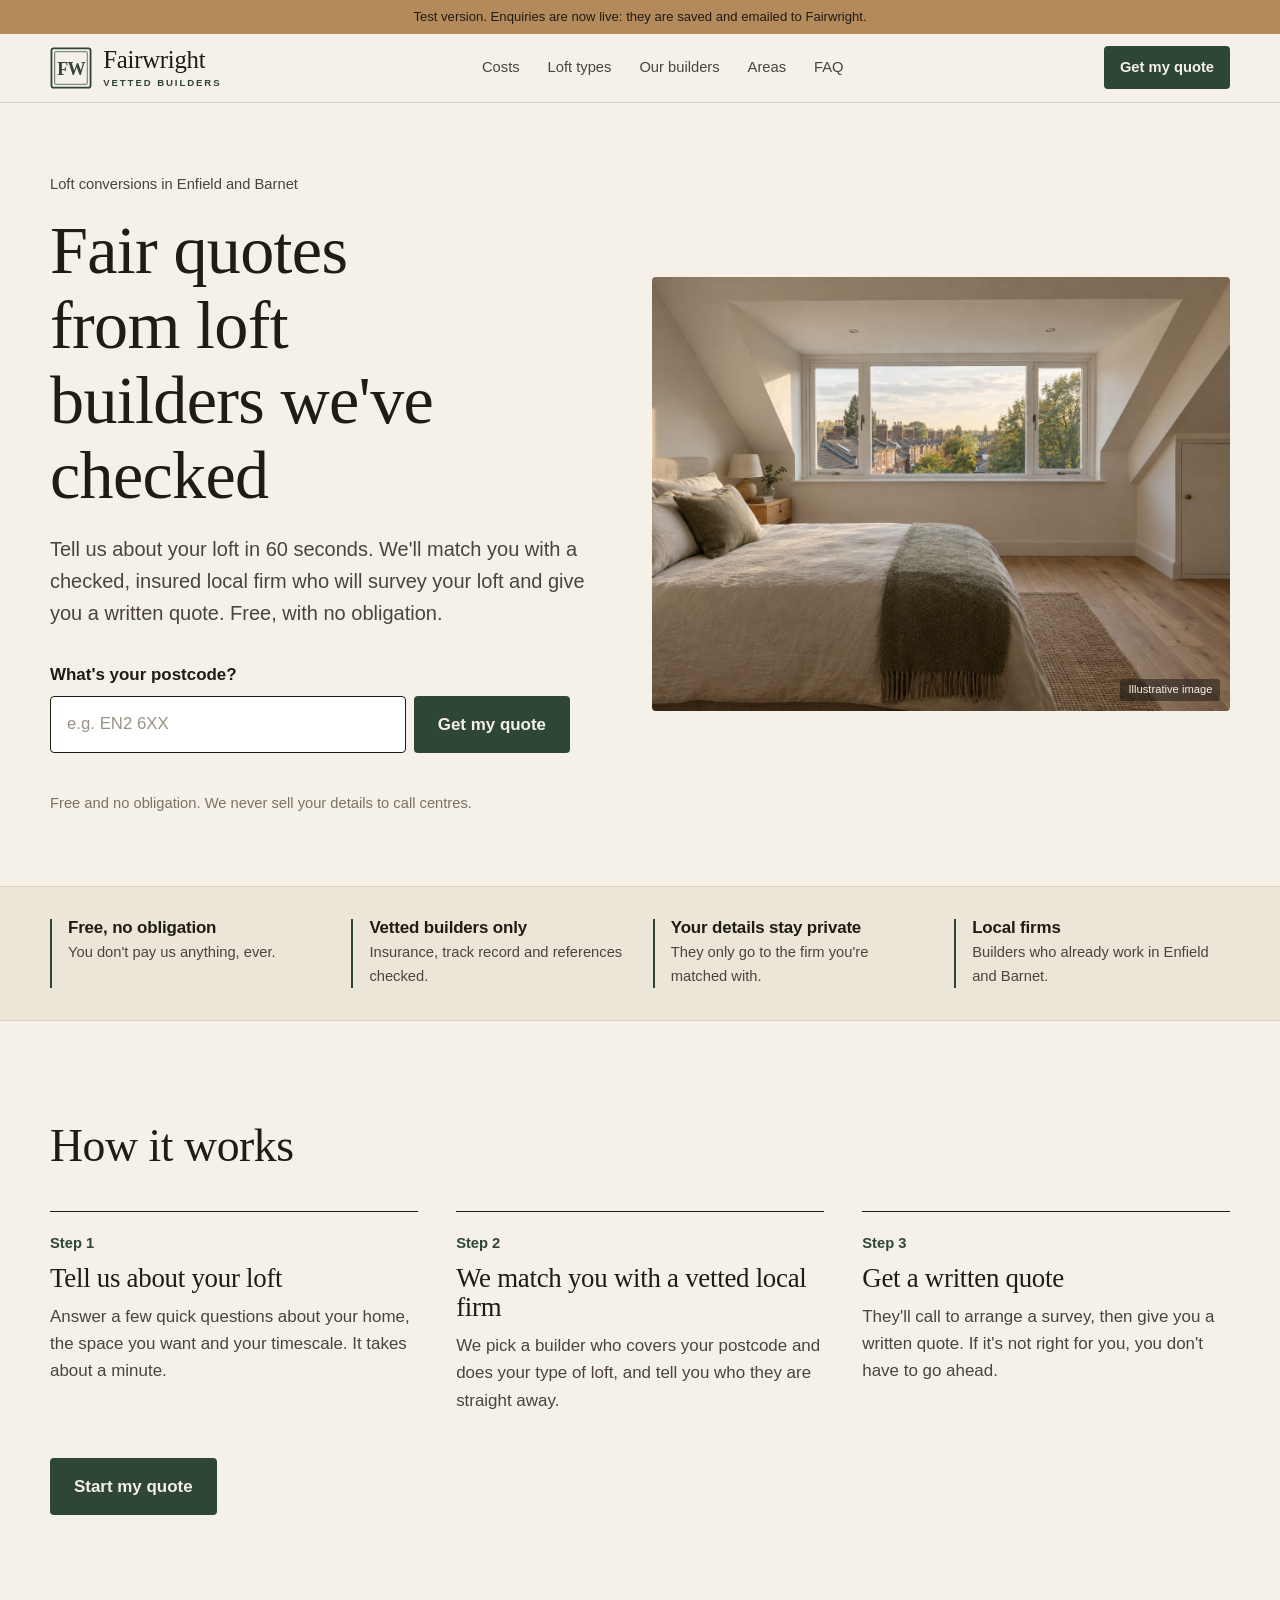
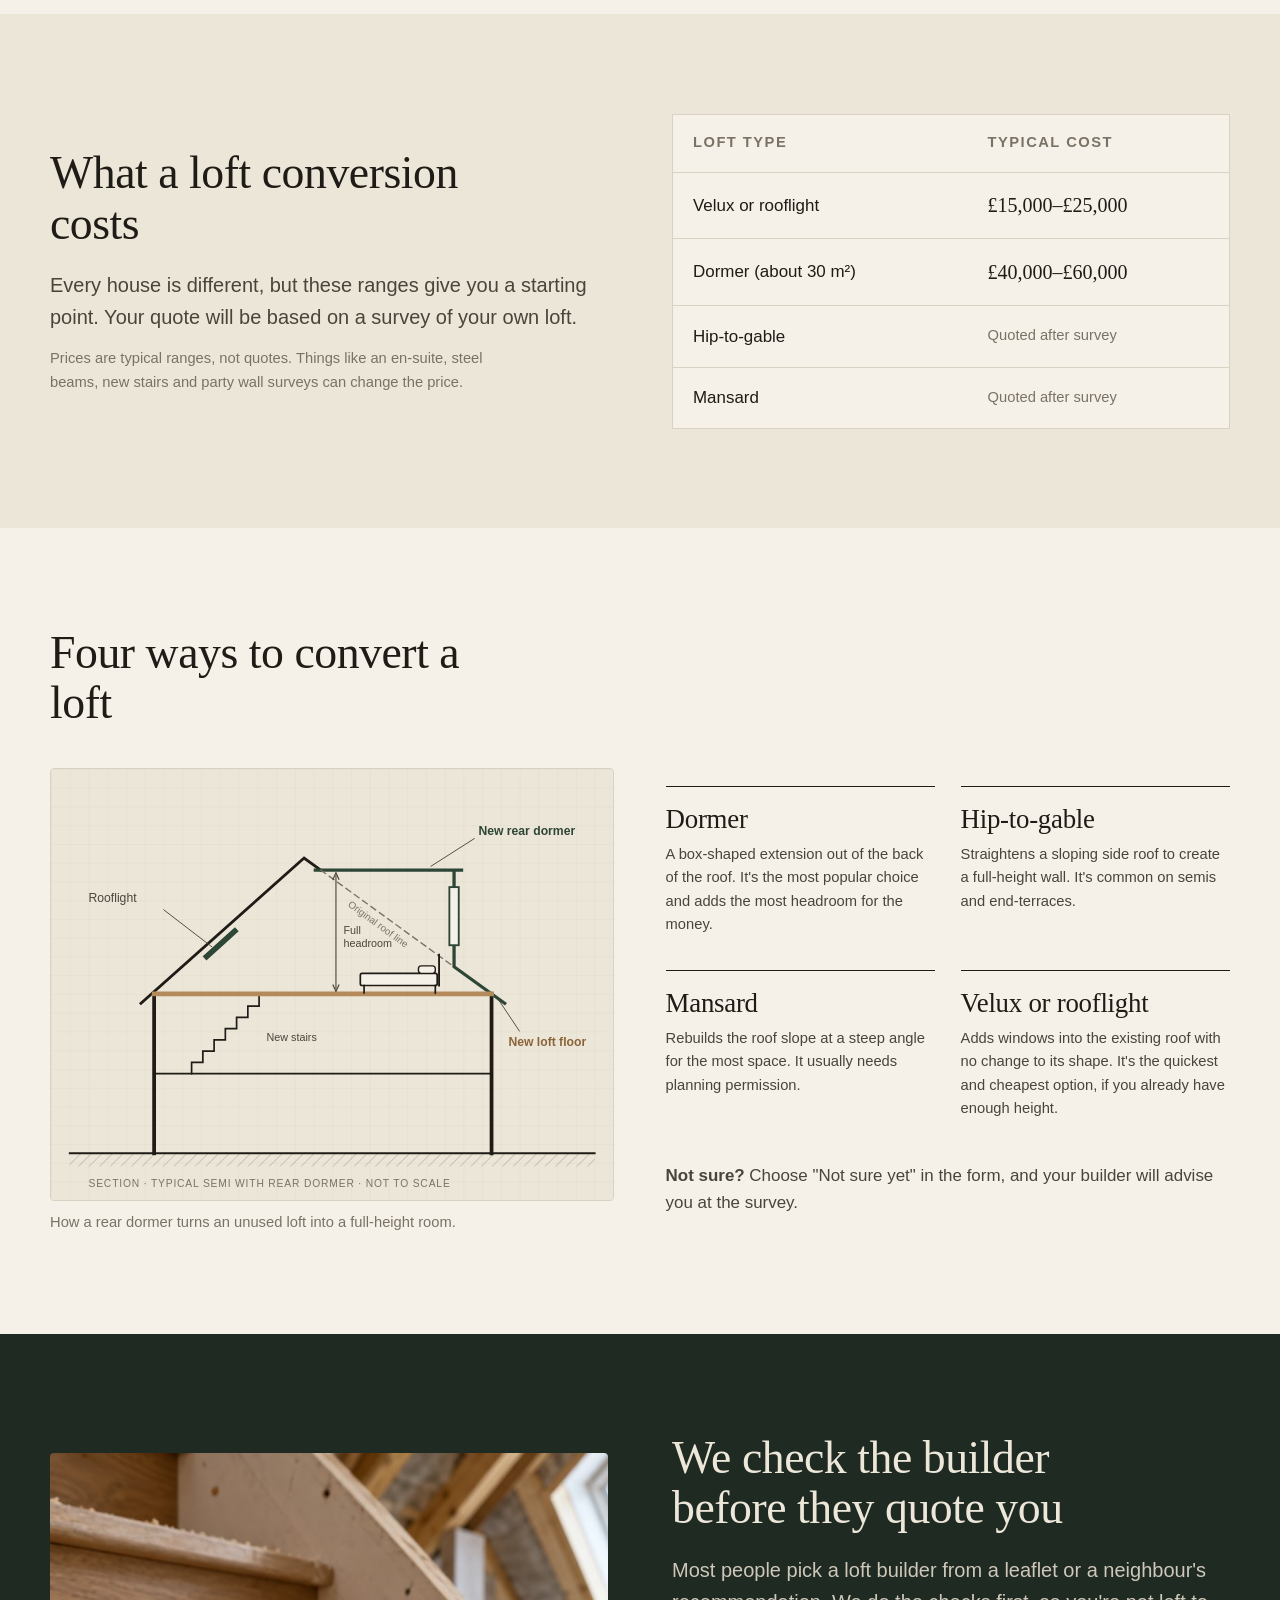
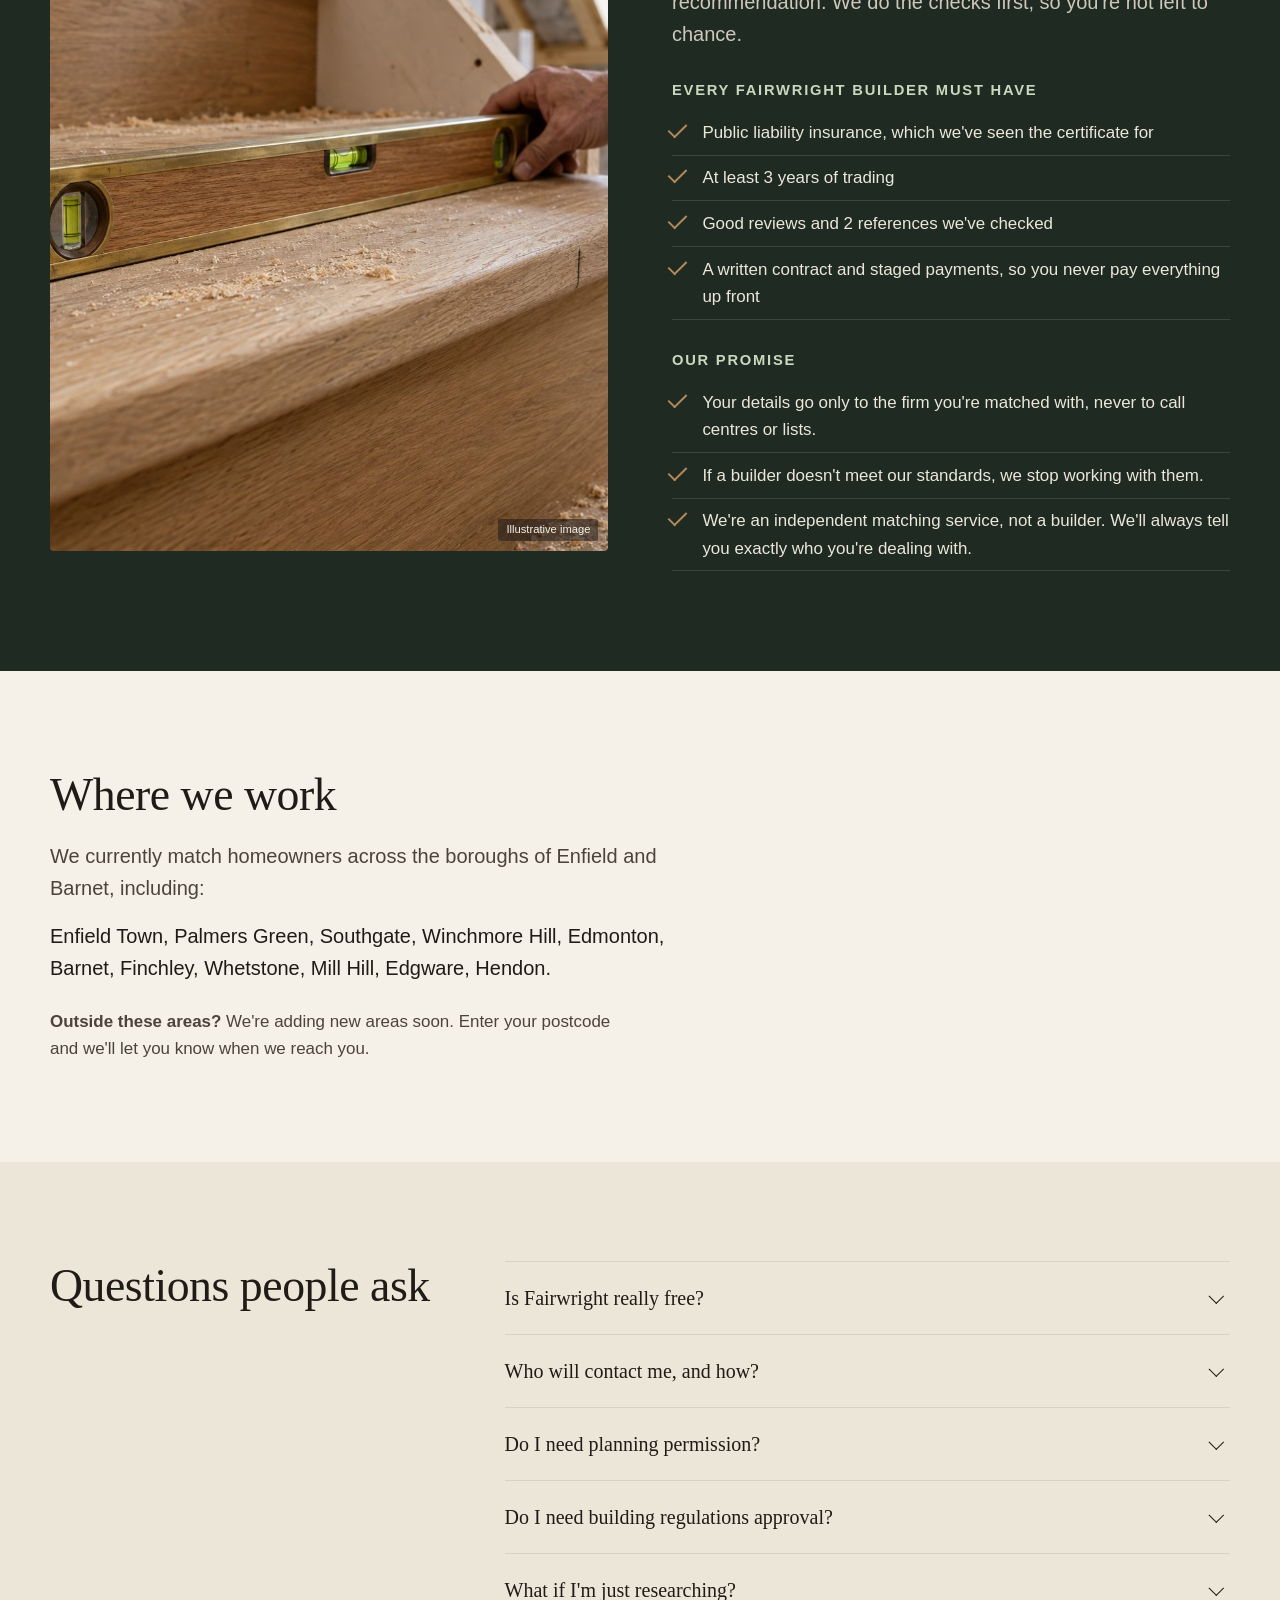
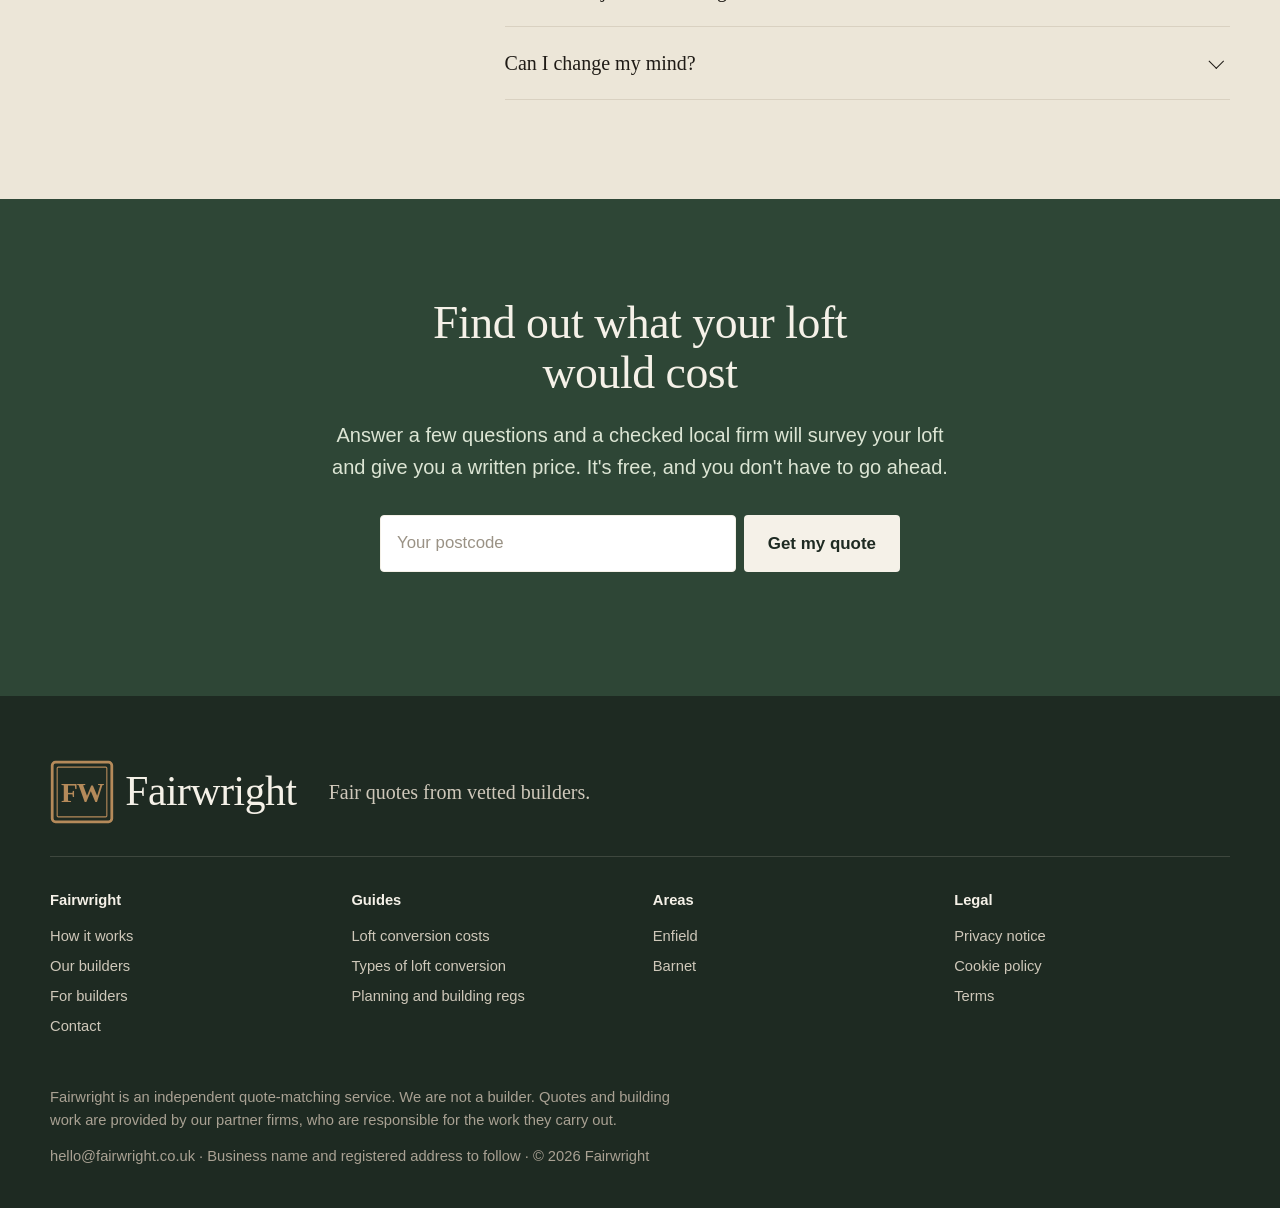
==== index.html @ 084b6226 "Fairwright site" ====
<!doctype html>
<html lang="en-GB">
<head>
<meta charset="utf-8">
<meta name="viewport" content="width=device-width, initial-scale=1">
<title>Loft Conversion Quotes in Enfield &amp; Barnet | Fairwright</title>
<meta name="description" content="Get a free, no-obligation loft conversion quote from a vetted local builder in Enfield or Barnet. Tell us about your loft in 60 seconds.">
<link rel="preconnect" href="https://api.fontshare.com">
<link href="https://api.fontshare.com/v2/css?f[]=gambetta@400,500,600&display=swap" rel="stylesheet">
<link href="https://api.fontshare.com/v2/css?f[]=switzer@400,500,600&display=swap" rel="stylesheet">
<link rel="icon" href="data:image/svg+xml,%3Csvg xmlns='http://www.w3.org/2000/svg' viewBox='0 0 64 64'%3E%3Crect width='64' height='64' rx='12' fill='%232E4636'/%3E%3Crect x='7' y='7' width='50' height='50' rx='3' fill='none' stroke='%23B58A5A' stroke-width='3'/%3E%3Ctext x='32' y='42' font-family='Georgia,serif' font-weight='700' font-size='24' fill='%23F5F1E8' text-anchor='middle' letter-spacing='-1'%3EFW%3C/text%3E%3C/svg%3E">
<link rel="stylesheet" href="styles.css">
</head>
<body>

<div class="preview-bar" role="note">Test version. Enquiries are now live: they are saved and emailed to Fairwright.</div>

<header class="site-header">
  <div class="wrap header-inner">
    <a href="#top" class="logo" aria-label="Fairwright home"><svg class="stamp" viewBox="0 0 58 58" aria-hidden="true" focusable="false"><rect x="2" y="2" width="54" height="54" rx="3" fill="none" stroke="currentColor" stroke-width="2.5"/><rect x="6.5" y="6.5" width="45" height="45" rx="1" fill="none" stroke="currentColor" stroke-width="1"/><text x="29" y="38" text-anchor="middle" font-family="Gambetta, Georgia, serif" font-weight="600" font-size="25" letter-spacing="-1" fill="currentColor">FW</text></svg><span class="lock-text"><span class="lock-name">Fairwright</span><span class="lock-tag">Vetted builders</span></span></a>
    <nav class="nav" aria-label="Main">
      <a href="#costs">Costs</a>
      <a href="#types">Loft types</a>
      <a href="#why">Our builders</a>
      <a href="#areas">Areas</a>
      <a href="#faq">FAQ</a>
    </nav>
    <button class="btn btn-small" data-open-form>Get my quote</button>
  </div>
</header>

<main id="top">

  <!-- HERO -->
  <section class="hero">
    <div class="wrap hero-grid">
      <div class="hero-copy">
        <p class="hero-kicker">Loft conversions in Enfield and Barnet</p>
        <h1>Fair quotes from loft builders we've checked</h1>
        <p class="lede">Tell us about your loft in 60 seconds. We'll match you with a checked, insured local firm who will survey your loft and give you a written quote. Free, with no obligation.</p>
        <form class="postcode-form" data-postcode-start novalidate>
          <label for="pc-hero">What's your postcode?</label>
          <div class="pc-row">
            <input id="pc-hero" name="postcode" type="text" autocomplete="postal-code" placeholder="e.g. EN2 6XX" inputmode="text">
            <button class="btn" type="submit">Get my quote</button>
          </div>
          <p class="pc-error" aria-live="polite"></p>
          <p class="small-print">Free and no obligation. We never sell your details to call centres.</p>
        </form>
      </div>
      <figure class="hero-media">
        <img src="assets/hero-loft.jpg" alt="A finished dormer loft bedroom with a wide window over London rooftops" width="1536" height="1024">
        <figcaption>Illustrative image</figcaption>
      </figure>
    </div>
  </section>

  <!-- TRUST STRIP -->
  <section class="trust" aria-label="Why it's safe to use Fairwright">
    <div class="wrap trust-grid">
      <div><h3>Free, no obligation</h3><p>You don't pay us anything, ever.</p></div>
      <div><h3>Vetted builders only</h3><p>Insurance, track record and references checked.</p></div>
      <div><h3>Your details stay private</h3><p>They only go to the firm you're matched with.</p></div>
      <div><h3>Local firms</h3><p>Builders who already work in Enfield and Barnet.</p></div>
    </div>
  </section>

  <!-- HOW IT WORKS -->
  <section class="section" id="how">
    <div class="wrap">
      <h2>How it works</h2>
      <ol class="steps">
        <li>
          <span class="step-num">Step 1</span>
          <h3>Tell us about your loft</h3>
          <p>Answer a few quick questions about your home, the space you want and your timescale. It takes about a minute.</p>
        </li>
        <li>
          <span class="step-num">Step 2</span>
          <h3>We match you with a vetted local firm</h3>
          <p>We pick a builder who covers your postcode and does your type of loft, and tell you who they are straight away.</p>
        </li>
        <li>
          <span class="step-num">Step 3</span>
          <h3>Get a written quote</h3>
          <p>They'll call to arrange a survey, then give you a written quote. If it's not right for you, you don't have to go ahead.</p>
        </li>
      </ol>
      <button class="btn" data-open-form>Start my quote</button>
    </div>
  </section>

  <!-- COSTS -->
  <section class="section section-paper" id="costs">
    <div class="wrap costs-grid">
      <div>
        <h2>What a loft conversion costs</h2>
        <p class="body-lg">Every house is different, but these ranges give you a starting point. Your quote will be based on a survey of your own loft.</p>
        <p class="small-print">Prices are typical ranges, not quotes. Things like an en-suite, steel beams, new stairs and party wall surveys can change the price.</p>
      </div>
      <table class="cost-table">
        <thead><tr><th scope="col">Loft type</th><th scope="col">Typical cost</th></tr></thead>
        <tbody>
          <tr><td>Velux or rooflight</td><td>£15,000–£25,000</td></tr>
          <tr><td>Dormer (about 30 m²)</td><td>£40,000–£60,000</td></tr>
          <tr><td>Hip-to-gable</td><td class="muted">Quoted after survey</td></tr>
          <tr><td>Mansard</td><td class="muted">Quoted after survey</td></tr>
        </tbody>
      </table>
    </div>
  </section>

  <!-- TYPES -->
  <section class="section" id="types">
    <div class="wrap">
      <h2>Four ways to convert a loft</h2>
      <div class="types-layout types-layout-drawing">
        <figure class="hero-drawing types-drawing"><svg class="drawing" viewBox="0 0 600 460" role="img" aria-labelledby="hd-title" xmlns="http://www.w3.org/2000/svg">
<title id="hd-title">Cross-section drawing of a house with a new rear dormer loft conversion</title>
<defs>
<pattern id="grid" width="20" height="20" patternUnits="userSpaceOnUse"><path d="M20 0H0V20" fill="none" stroke="#1F1B16" stroke-opacity=".06" stroke-width="1"/></pattern>
<pattern id="hatch" width="8" height="8" patternUnits="userSpaceOnUse" patternTransform="rotate(45)"><line x1="0" y1="0" x2="0" y2="8" stroke="#1F1B16" stroke-opacity=".35" stroke-width="1"/></pattern>
<marker id="ar" viewBox="0 0 10 10" refX="5" refY="5" markerWidth="7" markerHeight="7" orient="auto-start-reverse"><path d="M0 1 L9 5 L0 9" fill="none" stroke="#4A443B" stroke-width="1.5"/></marker>
</defs>
<rect width="600" height="460" fill="#ECE6D8"/><rect width="600" height="460" fill="url(#grid)"/>
<g fill="none" stroke="#1F1B16" stroke-linecap="square" stroke-linejoin="miter">
 <rect x="20" y="410" width="560" height="14" fill="url(#hatch)" stroke="none"/>
 <line x1="20" y1="410" x2="580" y2="410" stroke-width="2"/>
 <line x1="110" y1="410" x2="110" y2="240" stroke-width="4"/>
 <line x1="470" y1="410" x2="470" y2="240" stroke-width="4"/>
 <line x1="110" y1="325" x2="470" y2="325" stroke-width="2"/>
 <path d="M96 250 L270 95 L288 108" stroke-width="3"/>
 <path d="M282 108 H438 M430 108 V211 L484 250" stroke="#2E4636" stroke-width="3.5"/>
 <line x1="288" y1="108" x2="430" y2="211" stroke="#7A7266" stroke-width="1.5" stroke-dasharray="6 5"/>
 <rect x="425" y="126" width="10" height="62" fill="#F5F1E8" stroke="#2E4636" stroke-width="2"/>
 <line x1="166" y1="200" x2="196" y2="173" stroke="#2E4636" stroke-width="6"/>
 <polyline points="150,325 150,313 162,313 162,301 174,301 174,289 186,289 186,277 198,277 198,265 210,265 210,253 222,253 222,241" stroke-width="1.8"/>
 <line x1="110" y1="240" x2="470" y2="240" stroke="#B58A5A" stroke-width="5"/>
 <rect x="330" y="218" width="82" height="13" rx="2" stroke-width="1.8" fill="#F5F1E8"/>
 <line x1="414" y1="231" x2="414" y2="198" stroke-width="2"/>
 <rect x="392" y="210" width="18" height="8" rx="3" stroke-width="1.5" fill="#F5F1E8"/>
 <line x1="334" y1="231" x2="334" y2="239" stroke-width="1.8"/><line x1="410" y1="231" x2="410" y2="239" stroke-width="1.8"/>
 <line x1="304" y1="114" x2="304" y2="234" stroke="#4A443B" stroke-width="1.2" marker-start="url(#ar)" marker-end="url(#ar)"/>
 
</g>
<g font-family="Switzer, Helvetica Neue, sans-serif" font-size="13" fill="#4A443B">
 <path d="M452 74 L405 104" stroke="#4A443B" stroke-width="1" fill="none"/>
 <text x="456" y="70" font-weight="600" fill="#2E4636">New rear dormer</text>
 <text x="316" y="146" transform="rotate(36 316 146)" font-size="10.5" fill="#7A7266">Original roof line</text>
 <text x="312" y="176" font-size="11.5">Full</text><text x="312" y="190" font-size="11.5">headroom</text>
 <path d="M500 280 L476 244" stroke="#4A443B" stroke-width="1" fill="none"/>
 <text x="488" y="296" font-weight="600" fill="#8A6438">New loft floor</text>
 <path d="M120 150 L172 190" stroke="#4A443B" stroke-width="1" fill="none"/>
 <text x="40" y="142">Rooflight</text>
 <text x="230" y="290" font-size="11.5">New stairs</text>
 <text x="40" y="446" font-size="11" fill="#7A7266" letter-spacing=".08em">SECTION · TYPICAL SEMI WITH REAR DORMER · NOT TO SCALE</text>
</g>
</svg>
<figcaption>How a rear dormer turns an unused loft into a full-height room.</figcaption></figure>
        <div class="types-grid">
          <article class="type-card">
            <h3>Dormer</h3>
            <p>A box-shaped extension out of the back of the roof. It's the most popular choice and adds the most headroom for the money.</p>
          </article>
          <article class="type-card">
            <h3>Hip-to-gable</h3>
            <p>Straightens a sloping side roof to create a full-height wall. It's common on semis and end-terraces.</p>
          </article>
          <article class="type-card">
            <h3>Mansard</h3>
            <p>Rebuilds the roof slope at a steep angle for the most space. It usually needs planning permission.</p>
          </article>
          <article class="type-card">
            <h3>Velux or rooflight</h3>
            <p>Adds windows into the existing roof with no change to its shape. It's the quickest and cheapest option, if you already have enough height.</p>
          </article>
          <p class="types-note"><strong>Not sure?</strong> Choose "Not sure yet" in the form, and your builder will advise you at the survey.</p>
        </div>
      </div>
    </div>
  </section>

  <!-- WHY -->
  <section class="section section-dark" id="why">
    <div class="wrap why-grid">
      <figure class="why-media">
        <img src="assets/craft-detail.jpg" alt="A carpenter checks a new oak stair tread with a spirit level" width="1536" height="1024">
        <figcaption>Illustrative image</figcaption>
      </figure>
      <div>
        <h2>We check the builder before they quote you</h2>
        <p class="body-lg">Most people pick a loft builder from a leaflet or a neighbour's recommendation. We do the checks first, so you're not left to chance.</p>
        <h3 class="list-head">Every Fairwright builder must have</h3>
        <ul class="checks">
          <li>Public liability insurance, which we've seen the certificate for</li>
          <li>At least 3 years of trading</li>
          <li>Good reviews and 2 references we've checked</li>
          <li>A written contract and staged payments, so you never pay everything up front</li>
        </ul>
        <h3 class="list-head">Our promise</h3>
        <ul class="checks">
          <li>Your details go only to the firm you're matched with, never to call centres or lists.</li>
          <li>If a builder doesn't meet our standards, we stop working with them.</li>
          <li>We're an independent matching service, not a builder. We'll always tell you exactly who you're dealing with.</li>
        </ul>
      </div>
    </div>
  </section>

  <!-- AREAS -->
  <section class="section" id="areas">
    <div class="wrap">
      <h2>Where we work</h2>
      <p class="body-lg">We currently match homeowners across the boroughs of Enfield and Barnet, including:</p>
      <p class="towns">Enfield Town, Palmers Green, Southgate, Winchmore Hill, Edmonton, Barnet, Finchley, Whetstone, Mill Hill, Edgware, Hendon.</p>
      <p class="body"><strong>Outside these areas?</strong> We're adding new areas soon. Enter your postcode and we'll let you know when we reach you.</p>
    </div>
  </section>

  <!-- FAQ -->
  <section class="section section-paper" id="faq">
    <div class="wrap faq-wrap">
      <div>
        <h2>Questions people ask</h2>
      </div>
      <div class="faq">
        <details>
          <summary>Is Fairwright really free?</summary>
          <p>Yes. You never pay Fairwright anything. Our partner builders pay us a fee for each introduction, so the service is free for you.</p>
        </details>
        <details>
          <summary>Who will contact me, and how?</summary>
          <p>One vetted local loft firm. We'll tell you their name as soon as you submit the form, and they'll usually call within one working day to arrange a survey. You'll also get a confirmation email from us.</p>
        </details>
        <details>
          <summary>Do I need planning permission?</summary>
          <p>Often not. Many loft conversions on houses in England fall under permitted development, which has limits on size: up to 40 cubic metres of extra roof space for a terraced house and 50 cubic metres for other houses. These rights don't apply to flats or in conservation areas, and some streets have extra restrictions. Your builder will check your property. See the <a href="https://www.planningportal.co.uk/permission/common-projects/loft-conversion/planning-permission" target="_blank" rel="noopener">Planning Portal</a> for the full rules.</p>
        </details>
        <details>
          <summary>Do I need building regulations approval?</summary>
          <p>Yes, all loft conversions do, whether or not they need planning permission. Your builder will normally arrange it.</p>
        </details>
        <details>
          <summary>What if I'm just researching?</summary>
          <p>That's fine. Choose "Just researching" in the form and we'll send you our free cost guide instead of passing your details to a builder.</p>
        </details>
        <details>
          <summary>Can I change my mind?</summary>
          <p>Yes, at any time. There's no obligation to accept a quote, and you can ask us to delete your details whenever you like.</p>
        </details>
      </div>
    </div>
  </section>

  <!-- FINAL CTA -->
  <section class="final-cta">
    <div class="wrap final-inner">
      <h2>Find out what your loft would cost</h2>
      <p class="body-lg">Answer a few questions and a checked local firm will survey your loft and give you a written price. It's free, and you don't have to go ahead.</p>
      <form class="postcode-form postcode-form-center" data-postcode-start novalidate>
        <label for="pc-final" class="sr-only">What's your postcode?</label>
        <div class="pc-row">
          <input id="pc-final" name="postcode" type="text" autocomplete="postal-code" placeholder="Your postcode">
          <button class="btn btn-light" type="submit">Get my quote</button>
        </div>
        <p class="pc-error" aria-live="polite"></p>
      </form>
    </div>
  </section>
</main>

<footer class="site-footer">
  <div class="wrap">
    <div class="footer-top">
      <p class="logo logo-footer"><svg class="stamp" viewBox="0 0 58 58" aria-hidden="true" focusable="false"><rect x="2" y="2" width="54" height="54" rx="3" fill="none" stroke="currentColor" stroke-width="2.5"/><rect x="6.5" y="6.5" width="45" height="45" rx="1" fill="none" stroke="currentColor" stroke-width="1"/><text x="29" y="38" text-anchor="middle" font-family="Gambetta, Georgia, serif" font-weight="600" font-size="25" letter-spacing="-1" fill="currentColor">FW</text></svg><span class="lock-text"><span class="lock-name">Fairwright</span></span></p>
      <p class="footer-tag">Fair quotes from vetted builders.</p>
    </div>
    <div class="footer-cols">
      <div><h4>Fairwright</h4><a href="#how">How it works</a><a href="#why">Our builders</a><a href="#">For builders</a><a href="mailto:hello@fairwright.co.uk">Contact</a></div>
      <div><h4>Guides</h4><a href="#costs">Loft conversion costs</a><a href="#types">Types of loft conversion</a><a href="#faq">Planning and building regs</a></div>
      <div><h4>Areas</h4><a href="#areas">Enfield</a><a href="#areas">Barnet</a></div>
      <div><h4>Legal</h4><a href="#">Privacy notice</a><a href="#">Cookie policy</a><a href="#">Terms</a></div>
    </div>
    <p class="footer-legal">Fairwright is an independent quote-matching service. We are not a builder. Quotes and building work are provided by our partner firms, who are responsible for the work they carry out.</p>
    <p class="footer-legal">hello@fairwright.co.uk · Business name and registered address to follow · © 2026 Fairwright</p>
  </div>
</footer>

<!-- ENQUIRY FORM -->
<div class="quote-modal" id="quote" role="dialog" aria-modal="true" aria-labelledby="q-title" hidden>
  <div class="quote-panel">
    <div class="quote-top">
      <span class="logo logo-sm"><svg class="stamp" viewBox="0 0 58 58" aria-hidden="true" focusable="false"><rect x="2" y="2" width="54" height="54" rx="3" fill="none" stroke="currentColor" stroke-width="2.5"/><rect x="6.5" y="6.5" width="45" height="45" rx="1" fill="none" stroke="currentColor" stroke-width="1"/><text x="29" y="38" text-anchor="middle" font-family="Gambetta, Georgia, serif" font-weight="600" font-size="25" letter-spacing="-1" fill="currentColor">FW</text></svg><span class="lock-text"><span class="lock-name">Fairwright</span></span></span>
      <button class="close" type="button" aria-label="Close" data-close>&times;</button>
    </div>
    <div class="progress" aria-hidden="true"><span></span></div>
    <p class="step-count" aria-live="polite"></p>
    <form id="quote-form" novalidate>
      <div aria-hidden="true" style="position:absolute;left:-9999px;width:1px;height:1px;overflow:hidden"><label>Leave this empty<input id="fw-website" name="website" tabindex="-1" autocomplete="off"></label></div>
      <div class="q-body"></div>
      <div class="q-nav">
        <button type="button" class="link-btn" data-back>Back</button>
        <button type="submit" class="btn" data-next>Continue</button>
      </div>
    </form>
  </div>
</div>

<script src="app.js"></script>
</body>
</html>
---- styles.css ----
:root{
  --paper:#F5F1E8; --paper-2:#ECE6D8; --ink:#1F1B16; --ink-2:#4A443B; --muted:#7A7266;
  --line:#D9D1C1; --green:#2E4636; --green-2:#3C5A46; --oak:#B58A5A; --dark:#1E2A22;
  --font-display:'Gambetta', 'Georgia', serif; --font-body:'Switzer', 'Helvetica Neue', sans-serif;
  --text-sm:clamp(.85rem,.82rem + .15vw,.92rem); --text-base:clamp(1rem,.97rem + .15vw,1.06rem);
  --text-lg:clamp(1.1rem,1.04rem + .3vw,1.25rem); --text-xl:clamp(1.35rem,1.2rem + .6vw,1.7rem);
  --text-2xl:clamp(1.9rem,1.5rem + 1.7vw,2.9rem); --text-hero:clamp(2.4rem,1.7rem + 3.2vw,4.4rem);
  --gap:clamp(1rem,.8rem + 1vw,1.75rem); --section:clamp(4rem,3rem + 4vw,7rem); --radius:4px;
}
*{box-sizing:border-box;margin:0;padding:0}
html{scroll-behavior:smooth;-webkit-text-size-adjust:100%}
body{font-family:var(--font-body);font-size:var(--text-base);line-height:1.6;color:var(--ink);background:var(--paper);-webkit-font-smoothing:antialiased}
img{display:block;max-width:100%;height:auto}
a{color:inherit}
.wrap{width:min(1180px,100% - 2*clamp(1.25rem,4vw,2.5rem));margin-inline:auto}
.sr-only{position:absolute;width:1px;height:1px;overflow:hidden;clip:rect(0 0 0 0);white-space:nowrap}
h1,h2,h3{font-family:var(--font-display);font-weight:500;line-height:1.1;letter-spacing:-.01em}
h1{font-size:var(--text-hero);max-width:13ch}
h2{font-size:var(--text-2xl);max-width:20ch;margin-bottom:1.25rem}
h3{font-size:var(--text-xl)}
.eyebrow{font-size:var(--text-sm);letter-spacing:.14em;text-transform:uppercase;color:var(--green);font-weight:600;margin-bottom:1rem}
.lede,.body-lg{font-size:var(--text-lg);color:var(--ink-2);max-width:56ch}
.body{color:var(--ink-2);max-width:60ch;margin-top:1.5rem}
.small-print{font-size:var(--text-sm);color:var(--muted);margin-top:.9rem;max-width:58ch}
.muted{color:var(--muted)}

.preview-bar{background:var(--oak);color:#1F1B16;text-align:center;font-size:.82rem;font-weight:500;padding:.4rem 1rem}

/* buttons */
.btn{font:inherit;font-weight:600;font-size:var(--text-base);background:var(--green);color:#F5F1E8;border:0;border-radius:var(--radius);padding:.95rem 1.5rem;cursor:pointer;transition:background .2s,transform .2s;white-space:nowrap;text-decoration:none;display:inline-block}
.btn:hover{background:var(--green-2);transform:translateY(-1px)}
.btn:focus-visible,input:focus-visible,.opt:focus-within,.link-btn:focus-visible,summary:focus-visible{outline:2px solid var(--oak);outline-offset:2px}
.btn-small{padding:.6rem 1rem;font-size:var(--text-sm)}
.btn-light{background:#F5F1E8;color:var(--dark)}
.btn-light:hover{background:#fff}
.link-btn{font:inherit;background:none;border:0;color:var(--ink-2);text-decoration:underline;text-underline-offset:3px;cursor:pointer;padding:.5rem 0}

/* header */
.site-header{position:sticky;top:0;z-index:20;background:rgba(245,241,232,.94);backdrop-filter:blur(8px);border-bottom:1px solid var(--line)}
.header-inner{display:flex;align-items:center;justify-content:space-between;gap:1.5rem;height:68px}
.wordmark{font-family:var(--font-display);font-size:1.6rem;font-weight:500;text-decoration:none;letter-spacing:-.01em;color:var(--ink)}
.wordmark-sm{font-size:1.3rem}
.nav{display:flex;gap:1.75rem;font-size:var(--text-sm);font-weight:500}
.nav a{text-decoration:none;color:var(--ink-2);background:linear-gradient(currentColor,currentColor) 0 100%/0 1px no-repeat;transition:background-size .25s}
.nav a:hover{background-size:100% 1px;color:var(--ink)}

/* hero */
.hero{padding:clamp(2.5rem,2rem + 3vw,5rem) 0 clamp(3rem,2rem + 3vw,5rem)}
.hero-grid{display:grid;grid-template-columns:1fr 1.05fr;gap:clamp(2rem,4vw,4.5rem);align-items:center}
.hero-copy h1{margin-bottom:1.25rem}
.postcode-form{margin-top:2rem;max-width:520px}
.postcode-form label{display:block;font-weight:600;margin-bottom:.5rem}
.pc-row{display:flex;gap:.5rem}
.pc-row input{flex:1;min-width:0;font:inherit;font-size:1.05rem;padding:.9rem 1rem;border:1.5px solid var(--ink);border-radius:var(--radius);background:#fff;color:var(--ink);text-transform:uppercase}
.pc-row input::placeholder{text-transform:none;color:#9A9285}
.pc-error{color:#9B2C1F;font-size:var(--text-sm);min-height:1.2em;margin-top:.4rem}
.hero-media,.types-media,.why-media{position:relative}
.hero-media img{width:100%;aspect-ratio:4/3;object-fit:cover;border-radius:var(--radius)}
figcaption{position:absolute;right:.6rem;bottom:.6rem;font-size:.7rem;background:rgba(31,27,22,.55);color:#F5F1E8;padding:.15rem .5rem;border-radius:3px}

/* trust */
.trust{border-block:1px solid var(--line);background:var(--paper-2)}
.trust-grid{display:grid;grid-template-columns:repeat(4,1fr);gap:var(--gap);padding:2rem 0}
.trust h3{font-family:var(--font-body);font-size:var(--text-base);font-weight:600;margin-bottom:.25rem}
.trust p{font-size:var(--text-sm);color:var(--ink-2)}
.trust-grid>div{padding-left:1rem;border-left:2px solid var(--green)}

/* sections */
.section{padding:var(--section) 0}
.section-paper{background:var(--paper-2)}
.section-dark{background:var(--dark);color:#EDE7DA}
.section-dark .eyebrow{color:#C9D8BE}
.section-dark .body-lg{color:#CFC8BA}

.steps{list-style:none;display:grid;grid-template-columns:repeat(3,1fr);gap:clamp(1.5rem,3vw,3rem);margin:2.5rem 0 2.75rem;counter-reset:s}
.steps li{border-top:1px solid var(--ink);padding-top:1.25rem}
.step-num{font-size:var(--text-sm);font-weight:600;color:var(--green);display:block;margin-bottom:.5rem}
.steps h3{margin-bottom:.6rem}
.steps p{color:var(--ink-2)}

.costs-grid{display:grid;grid-template-columns:1fr 1fr;gap:clamp(2rem,5vw,5rem);align-items:center}
.cost-table{width:100%;border-collapse:collapse;background:var(--paper);border:1px solid var(--line)}
.cost-table th,.cost-table td{text-align:left;padding:1.05rem 1.25rem;border-bottom:1px solid var(--line)}
.cost-table th{font-size:var(--text-sm);text-transform:uppercase;letter-spacing:.1em;color:var(--muted);font-weight:600}
.cost-table td:last-child{font-family:var(--font-display);font-size:var(--text-lg);font-variant-numeric:tabular-nums}
.cost-table td.muted{font-family:var(--font-body);font-size:var(--text-sm)}
.cost-table tr:last-child td{border-bottom:0}

.types-layout{display:grid;grid-template-columns:.8fr 1.2fr;gap:clamp(2rem,4vw,4rem);margin-top:2.5rem;align-items:start}
.types-media img{width:100%;aspect-ratio:2/3;object-fit:cover;border-radius:var(--radius)}
.types-grid{display:grid;grid-template-columns:1fr 1fr;gap:var(--gap)}
.type-card{border-top:1px solid var(--ink);padding:1.1rem 0 .5rem}
.type-card h3{margin-bottom:.5rem}
.type-card p{color:var(--ink-2);font-size:var(--text-sm)}
.types-note{grid-column:1/-1;color:var(--ink-2);padding-top:.5rem}

.why-grid{display:grid;grid-template-columns:1fr 1fr;gap:clamp(2rem,5vw,5rem);align-items:center}
.why-media img{width:100%;aspect-ratio:4/5;object-fit:cover;border-radius:var(--radius)}
.list-head{font-family:var(--font-body);font-size:var(--text-sm);text-transform:uppercase;letter-spacing:.12em;color:#C9D8BE;margin:2rem 0 .75rem;font-weight:600}
.checks{list-style:none}
.checks li{position:relative;padding:.55rem 0 .55rem 1.9rem;border-bottom:1px solid rgba(237,231,218,.14)}
.checks li::before{content:"";position:absolute;left:0;top:1.05rem;width:1rem;height:.5rem;border-left:2px solid var(--oak);border-bottom:2px solid var(--oak);transform:rotate(-45deg) translateY(-50%)}

.towns{margin-top:1rem;max-width:60ch;font-size:var(--text-lg);color:var(--ink)}

.faq-wrap{display:grid;grid-template-columns:.7fr 1.3fr;gap:clamp(2rem,5vw,5rem)}
.faq details{border-bottom:1px solid var(--line)}
.faq details:first-child{border-top:1px solid var(--line)}
.faq summary{cursor:pointer;list-style:none;padding:1.25rem 2.5rem 1.25rem 0;font-family:var(--font-display);font-size:var(--text-lg);font-weight:500;position:relative}
.faq summary::-webkit-details-marker{display:none}
.faq summary::after{content:"";position:absolute;right:.5rem;top:50%;width:.6rem;height:.6rem;border-right:1.5px solid var(--ink);border-bottom:1.5px solid var(--ink);transform:translateY(-70%) rotate(45deg);transition:transform .25s}
.faq details[open] summary::after{transform:translateY(-30%) rotate(-135deg)}
.faq details p{padding:0 0 1.4rem;color:var(--ink-2);max-width:62ch}
.faq details[open] p{animation:fade .3s ease}

.final-cta{background:var(--green);color:#F5F1E8;padding:var(--section) 0;text-align:center}
.final-inner{display:flex;flex-direction:column;align-items:center}
.final-cta h2{margin-inline:auto}
.final-cta .body-lg{color:#DCE5D4;margin-inline:auto}
.postcode-form-center{width:100%;margin-inline:auto}
.final-cta .pc-row input{border-color:#F5F1E8}
.final-cta .pc-error{color:#FFD9CF}

.site-footer{background:var(--dark);color:#CFC8BA;padding:4rem 0 2.5rem;font-size:var(--text-sm)}
.footer-top{display:flex;align-items:center;gap:2rem;flex-wrap:wrap;padding-bottom:2rem;border-bottom:1px solid rgba(237,231,218,.15)}
.footer-mark{font-family:var(--font-display);font-size:clamp(2.5rem,2rem + 3vw,4.5rem);color:#F5F1E8;line-height:1}
.footer-tag{font-family:var(--font-display);font-size:var(--text-lg);color:#CFC8BA}
.footer-cols{display:grid;grid-template-columns:repeat(4,1fr);gap:var(--gap);padding:2rem 0}
.footer-cols h4{color:#F5F1E8;font-weight:600;margin-bottom:.6rem}
.footer-cols a{display:block;text-decoration:none;padding:.2rem 0}
.footer-cols a:hover{color:#F5F1E8;text-decoration:underline}
.footer-legal{max-width:80ch;color:#A9A193;margin-top:.75rem}

/* reveal */
.reveal{opacity:1;transform:none}
.js .reveal{opacity:0;transform:translateY(16px);transition:opacity .6s ease,transform .6s ease}
.js .reveal.in{opacity:1;transform:none}
@keyframes fade{from{opacity:0;transform:translateY(-4px)}to{opacity:1;transform:none}}
@media (prefers-reduced-motion:reduce){.js .reveal{opacity:1;transform:none;transition:none}html{scroll-behavior:auto}}

/* modal form */
.quote-modal{position:fixed;inset:0;z-index:50;background:rgba(30,42,34,.6);display:flex;align-items:center;justify-content:center;padding:1rem}
.quote-modal[hidden]{display:none}
.quote-panel{background:var(--paper);width:min(620px,100%);max-height:calc(100dvh - 2rem);overflow:auto;border-radius:6px;padding:1.5rem clamp(1.25rem,4vw,2.5rem) 2rem;box-shadow:0 30px 80px -30px rgba(0,0,0,.5);animation:fade .25s ease}
.quote-top{display:flex;justify-content:space-between;align-items:center}
.close{font-size:1.9rem;line-height:1;background:none;border:0;cursor:pointer;color:var(--ink-2);padding:.25rem .5rem}
.progress{height:4px;background:var(--line);border-radius:2px;margin:1.1rem 0 .6rem;overflow:hidden}
.progress span{display:block;height:100%;width:10%;background:var(--green);transition:width .35s ease}
.step-count{font-size:.8rem;color:var(--muted);letter-spacing:.08em;text-transform:uppercase}
.q-body{min-height:240px;padding:1rem 0 .5rem}
.q-body h2{font-size:var(--text-xl);max-width:none;margin-bottom:.4rem}
.q-help{color:var(--ink-2);font-size:var(--text-sm);margin-bottom:1.1rem}
.opts{display:grid;gap:.6rem;margin-top:1rem}
.opt{display:flex;align-items:center;gap:.75rem;border:1.5px solid var(--line);background:#fff;border-radius:var(--radius);padding:.95rem 1rem;cursor:pointer;font-weight:500;transition:border-color .15s,background .15s}
.opt:hover{border-color:var(--ink-2)}
.opt input{accent-color:var(--green);width:1.1rem;height:1.1rem}
.opt:has(input:checked){border-color:var(--green);background:#EEF2EA}
.field{display:block;margin-top:.9rem}
.field span{display:block;font-weight:600;font-size:var(--text-sm);margin-bottom:.35rem}
.field input{width:100%;font:inherit;padding:.85rem 1rem;border:1.5px solid var(--line);border-radius:var(--radius);background:#fff}
.field input:focus{border-color:var(--green);outline:none}
.row2{display:grid;grid-template-columns:1fr 1fr;gap:.75rem}
.q-error{color:#9B2C1F;font-size:var(--text-sm);margin-top:.75rem;min-height:1.2em}
.q-nav{display:flex;justify-content:space-between;align-items:center;border-top:1px solid var(--line);padding-top:1.1rem;margin-top:.5rem}
.consent-box{background:#fff;border:1px solid var(--line);border-radius:var(--radius);padding:1rem 1.1rem;font-size:var(--text-sm);color:var(--ink-2);margin-bottom:1rem}
.consent-box .note{display:block;margin-top:.5rem;color:var(--oak);font-weight:600}
.check{display:flex;gap:.7rem;align-items:flex-start;font-size:var(--text-sm);margin-top:.75rem;cursor:pointer}
.check input{accent-color:var(--green);width:1.1rem;height:1.1rem;margin-top:.15rem;flex:none}
.done{text-align:left}
.done .tick{width:52px;height:52px;border-radius:50%;background:var(--green);display:grid;place-items:center;margin-bottom:1rem}
.done .tick::after{content:"";width:18px;height:9px;border-left:3px solid #F5F1E8;border-bottom:3px solid #F5F1E8;transform:rotate(-45deg) translate(1px,-2px)}
.done ul{margin:1rem 0 0 1.1rem;color:var(--ink-2)}
.done li{margin:.35rem 0}
.summary{margin-top:1.25rem;background:#fff;border:1px solid var(--line);border-radius:var(--radius);padding:1rem 1.1rem;font-size:var(--text-sm)}
.summary dt{color:var(--muted);float:left;clear:left;width:9.5rem}
.summary dd{margin-left:9.5rem;margin-bottom:.25rem;font-weight:500}
.grade{display:inline-block;margin-top:.75rem;font-size:.78rem;font-weight:600;letter-spacing:.06em;text-transform:uppercase;padding:.25rem .6rem;border-radius:3px;background:var(--paper-2);color:var(--ink-2)}

@media (max-width:960px){
  .nav{display:none}
  .hero-grid,.costs-grid,.why-grid,.faq-wrap,.types-layout{grid-template-columns:1fr}
  .hero-media{order:-1}
  .trust-grid{grid-template-columns:1fr 1fr}
  .steps{grid-template-columns:1fr}
  .types-media img{aspect-ratio:4/3}
  .footer-cols{grid-template-columns:1fr 1fr}
}
@media (max-width:560px){
  .pc-row{flex-direction:column}
  .types-grid,.trust-grid,.row2{grid-template-columns:1fr}
  .header-inner{height:60px}
  .wordmark{font-size:1.4rem}
  .summary dt{float:none;width:auto}
  .summary dd{margin-left:0}
}
.cost-table td:last-child{white-space:nowrap}
.cost-table td.muted{white-space:normal}
@media (max-width:560px){.cost-table th,.cost-table td{padding:.9rem .8rem}.cost-table td:last-child{font-size:1rem}}

/* logo */
.logo{display:inline-flex;align-items:center;gap:.7rem;text-decoration:none;color:var(--ink)}
.logo .stamp{width:42px;height:42px;color:var(--green);flex:none}
.lock-text{display:flex;flex-direction:column;line-height:1}
.lock-name{font-family:var(--font-display);font-weight:500;font-size:1.55rem;letter-spacing:-.01em}
.lock-tag{font-size:.6rem;font-weight:600;letter-spacing:.2em;text-transform:uppercase;color:var(--green);margin-top:.3rem}
.logo-sm .stamp{width:32px;height:32px}.logo-sm .lock-name{font-size:1.25rem}
.logo-footer{color:#F5F1E8}.logo-footer .stamp{width:64px;height:64px;color:var(--oak)}.logo-footer .lock-name{font-size:2.6rem}.logo-footer .lock-tag{color:var(--oak);font-size:.7rem;margin-top:.5rem}
.hero-kicker{font-size:var(--text-sm);color:var(--ink-2);font-weight:500;margin-bottom:1rem}
/* hero drawing */
.hero-drawing{margin:0}
.hero-drawing .drawing{width:100%;height:auto;display:block;border:1px solid var(--line);border-radius:var(--radius)}
.hero-drawing figcaption{position:static;background:none;color:var(--muted);font-size:var(--text-sm);padding:.6rem 0 0}
.reveal{opacity:1!important;transform:none!important;transition:none!important}
@media (max-width:560px){.logo .stamp{width:36px;height:36px}.lock-name{font-size:1.3rem}.lock-tag{font-size:.55rem}.logo-footer .lock-name{font-size:2rem}.logo-footer .stamp{width:52px;height:52px}}
.field input::placeholder{text-transform:none}
.types-layout-drawing{grid-template-columns:1fr 1fr;align-items:center}
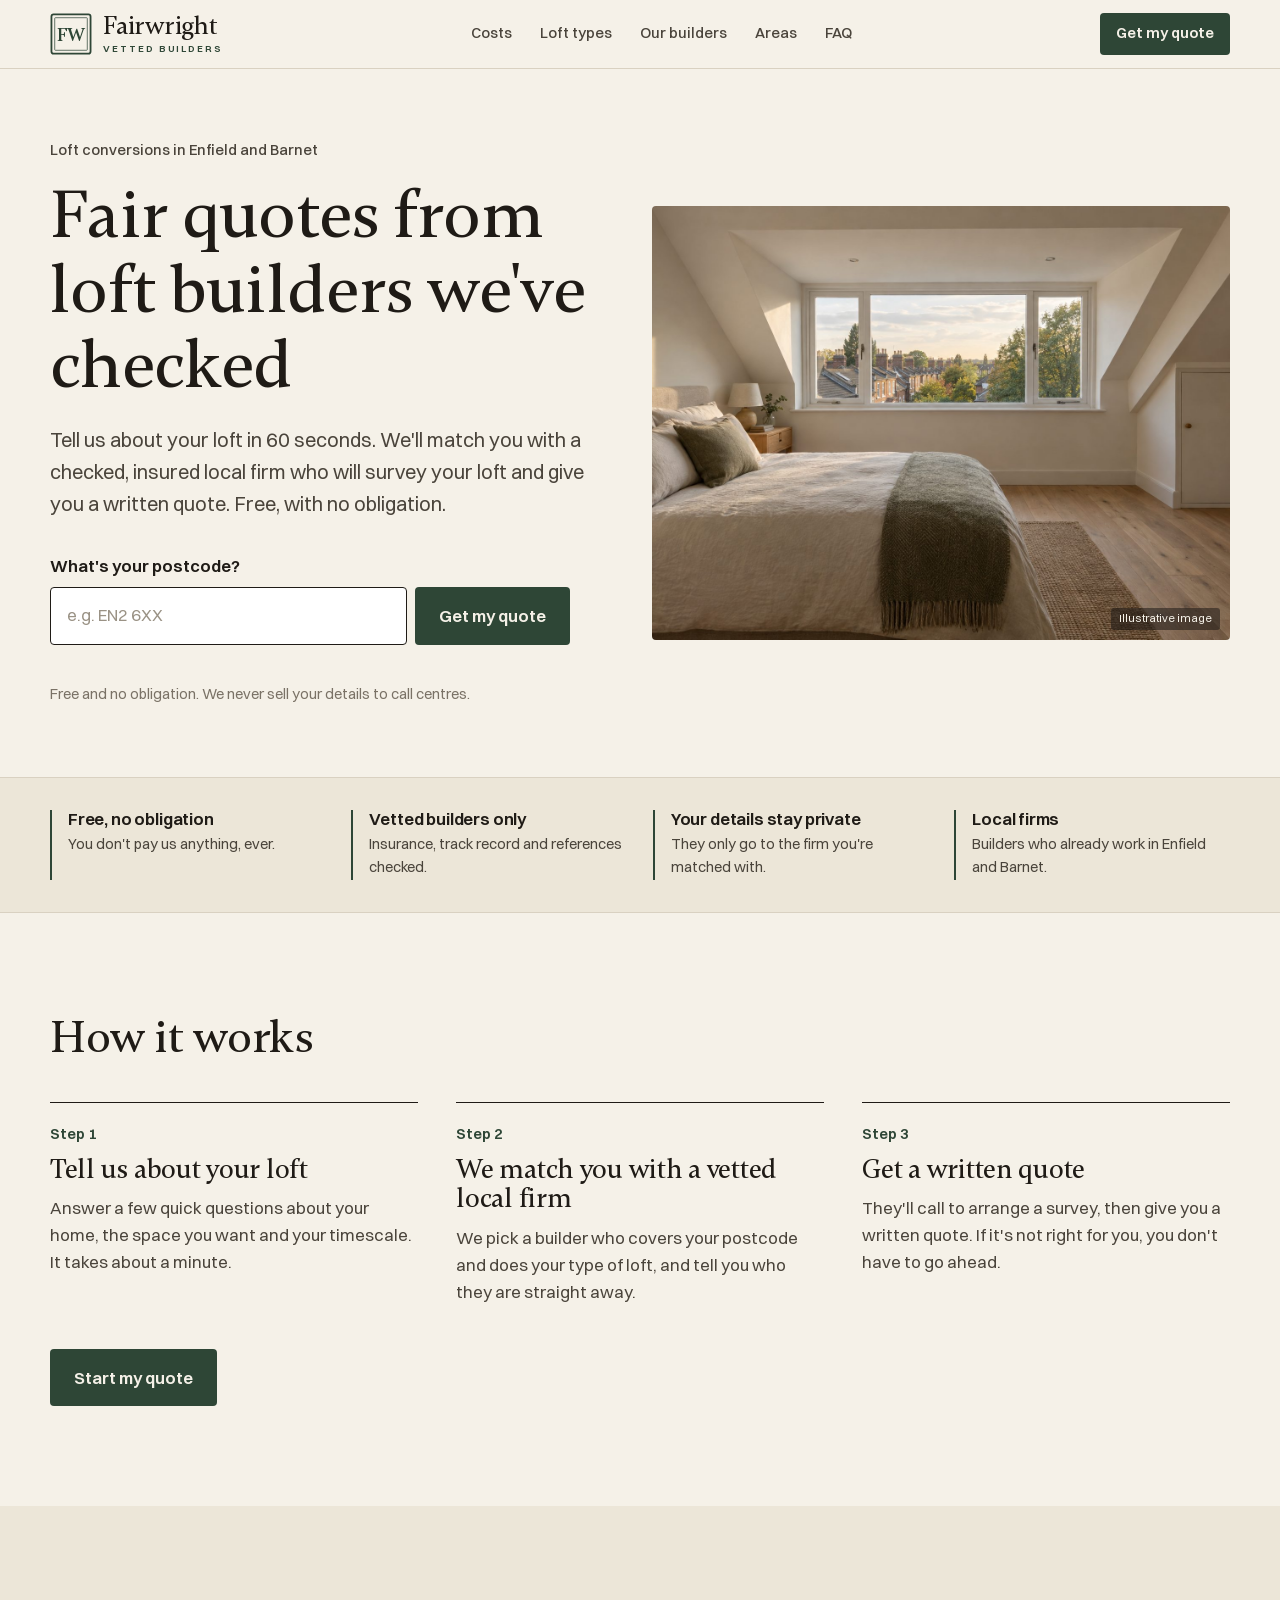
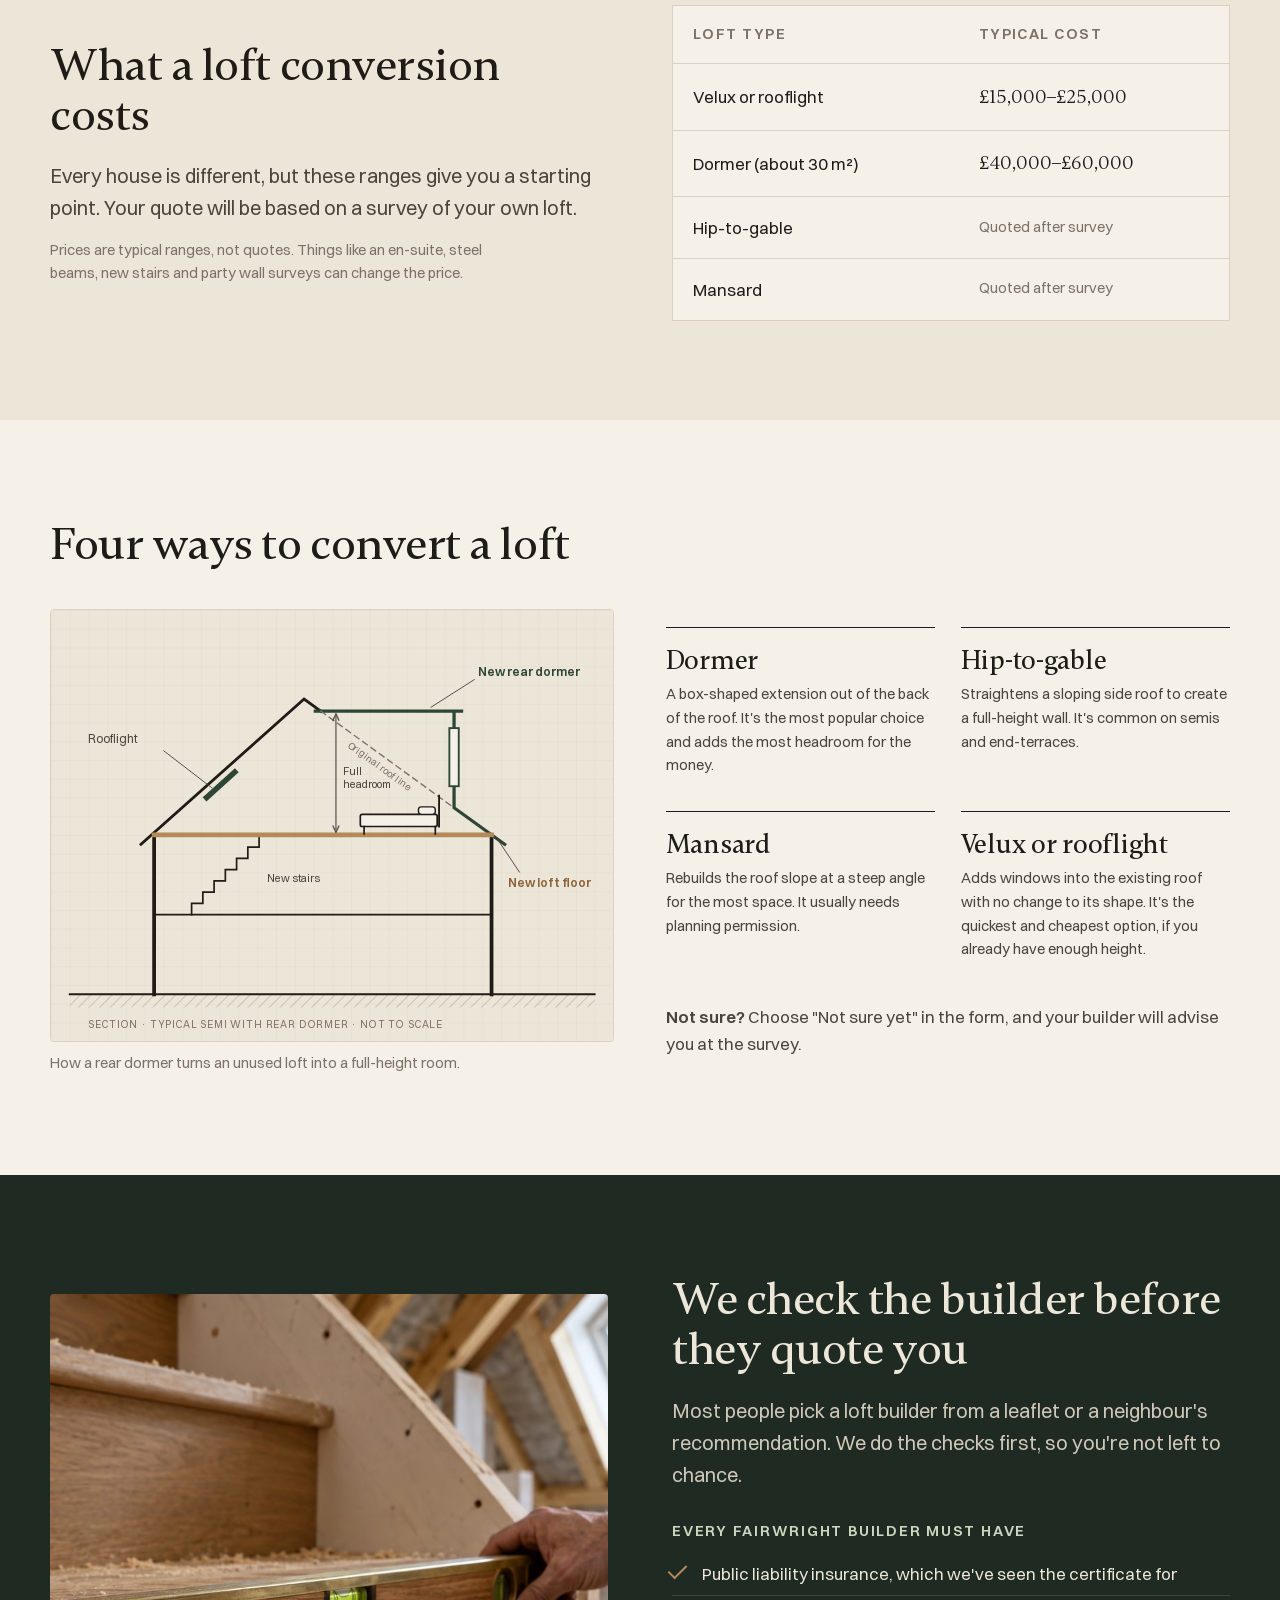
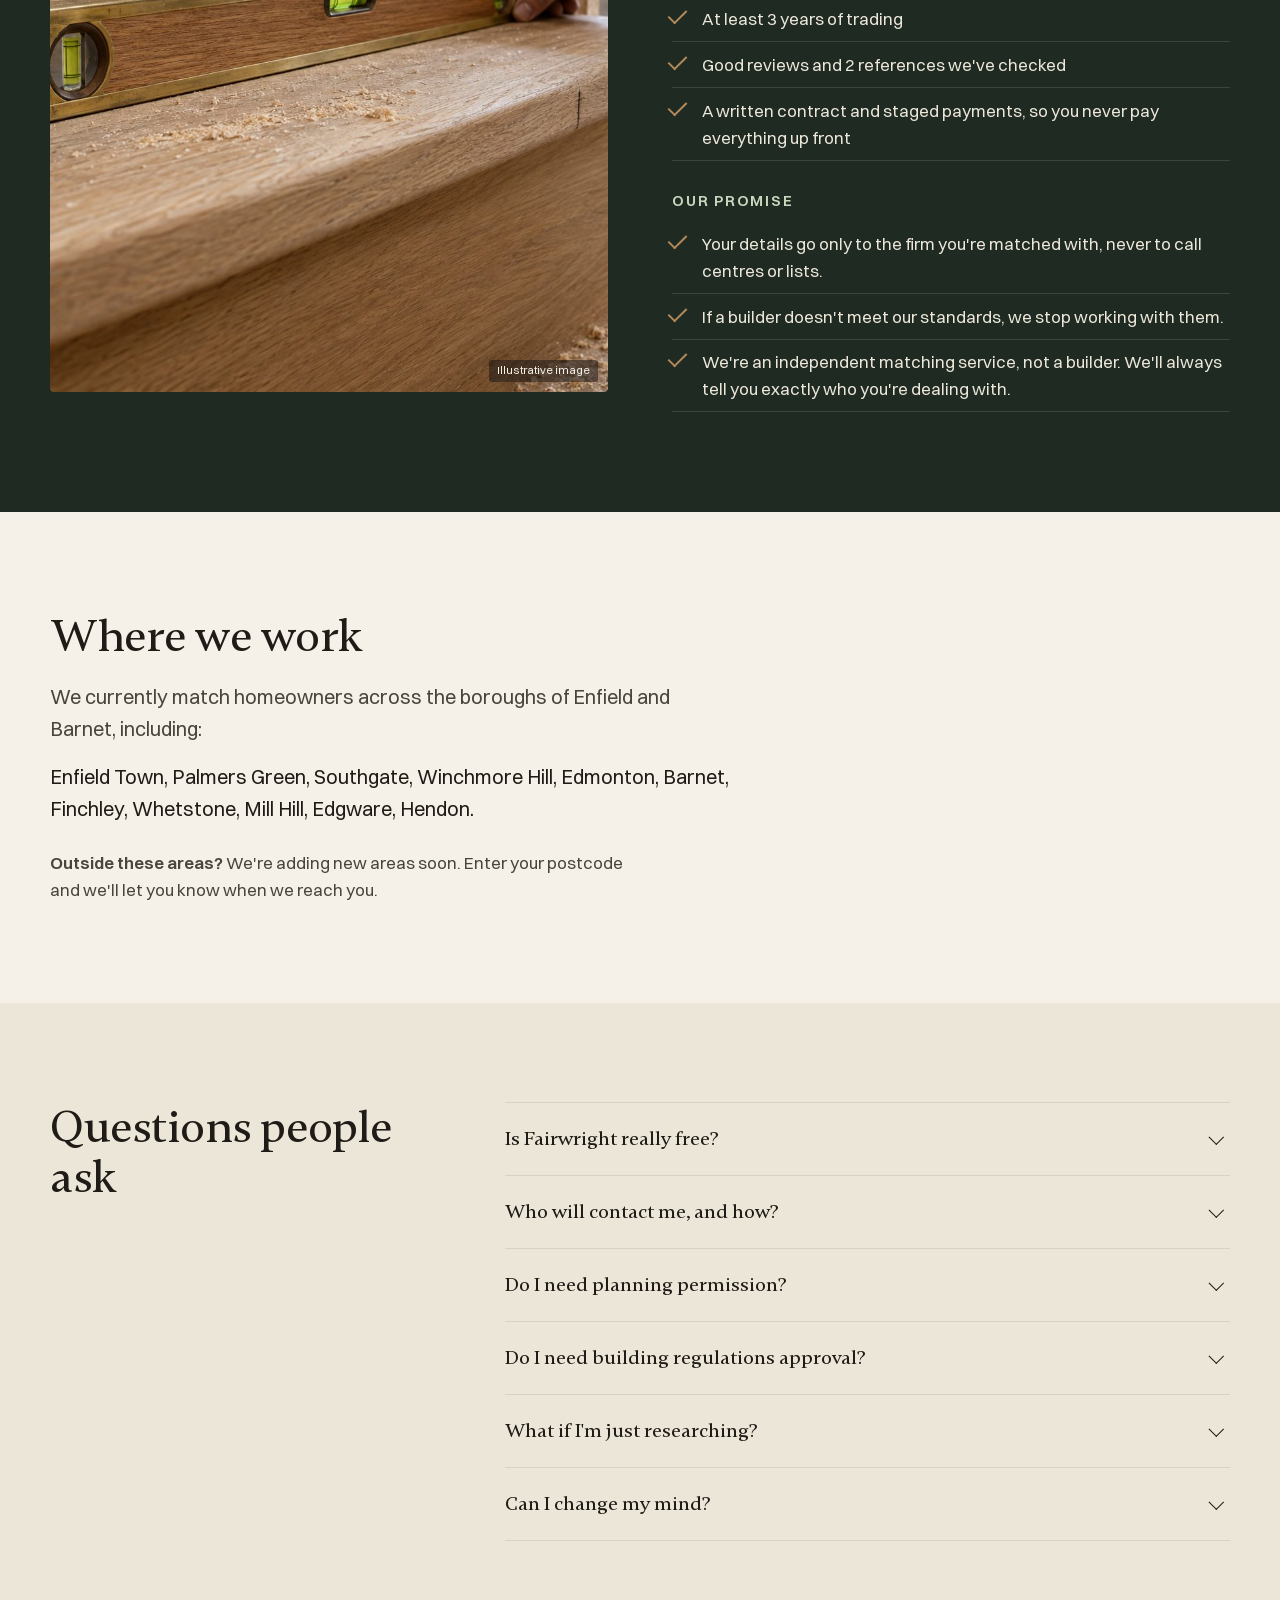
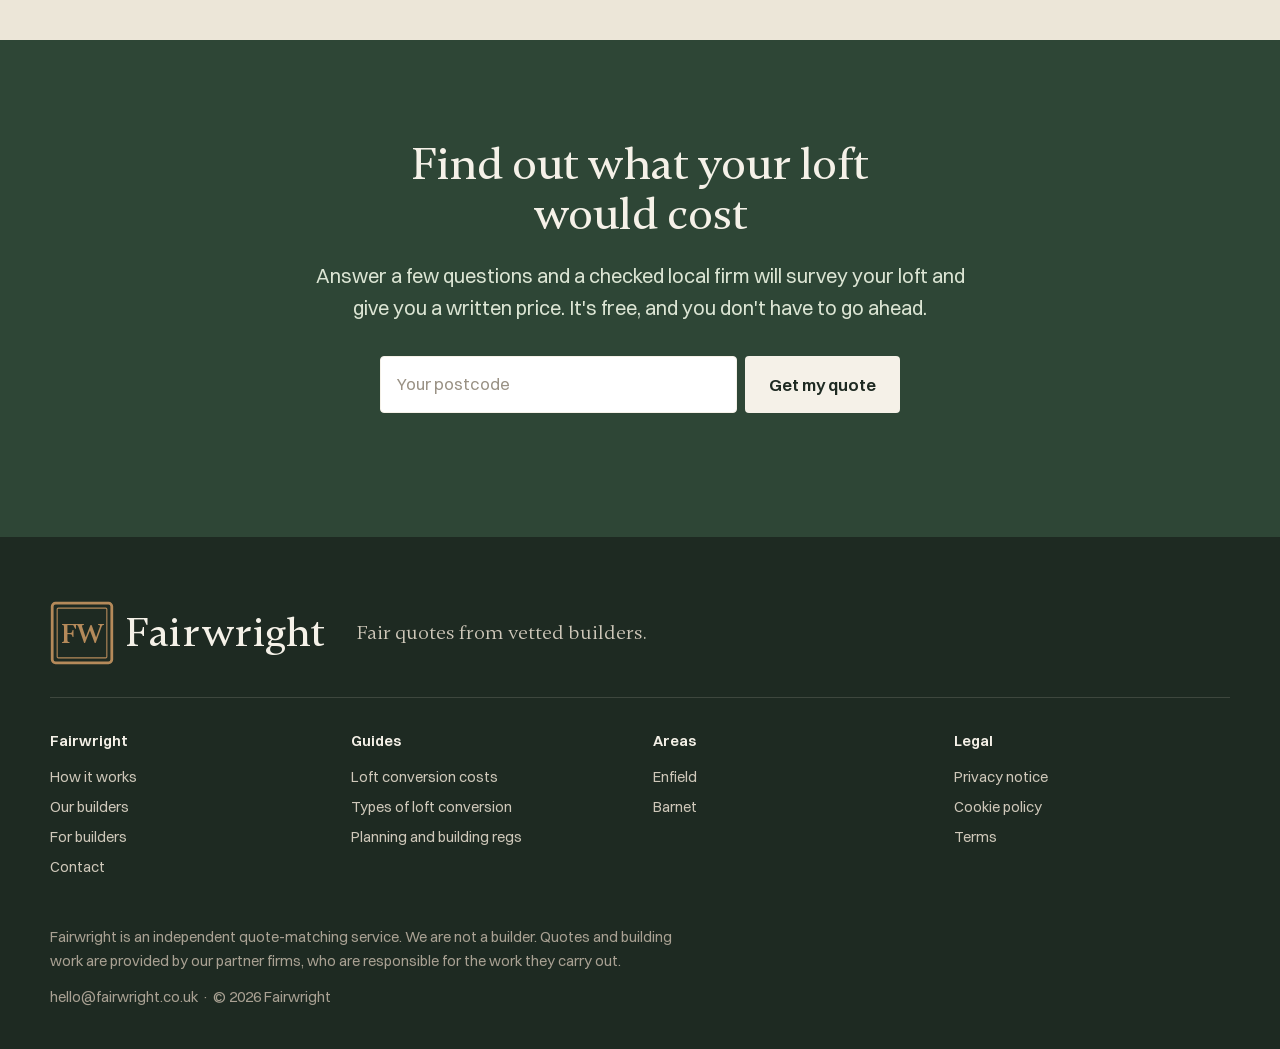
==== commit 75489b71: "Add privacy notice, cookie policy and terms; self-host fonts; remove test banner" ====
--- a/index.html
+++ b/index.html
@@ -5,15 +5,12 @@
 <meta name="viewport" content="width=device-width, initial-scale=1">
 <title>Loft Conversion Quotes in Enfield &amp; Barnet | Fairwright</title>
 <meta name="description" content="Get a free, no-obligation loft conversion quote from a vetted local builder in Enfield or Barnet. Tell us about your loft in 60 seconds.">
-<link rel="preconnect" href="https://api.fontshare.com">
-<link href="https://api.fontshare.com/v2/css?f[]=gambetta@400,500,600&display=swap" rel="stylesheet">
-<link href="https://api.fontshare.com/v2/css?f[]=switzer@400,500,600&display=swap" rel="stylesheet">
 <link rel="icon" href="data:image/svg+xml,%3Csvg xmlns='http://www.w3.org/2000/svg' viewBox='0 0 64 64'%3E%3Crect width='64' height='64' rx='12' fill='%232E4636'/%3E%3Crect x='7' y='7' width='50' height='50' rx='3' fill='none' stroke='%23B58A5A' stroke-width='3'/%3E%3Ctext x='32' y='42' font-family='Georgia,serif' font-weight='700' font-size='24' fill='%23F5F1E8' text-anchor='middle' letter-spacing='-1'%3EFW%3C/text%3E%3C/svg%3E">
+<link rel="stylesheet" href="assets/fonts.css">
 <link rel="stylesheet" href="styles.css">
 </head>
 <body>
 
-<div class="preview-bar" role="note">Test version. Enquiries are now live: they are saved and emailed to Fairwright.</div>
 
 <header class="site-header">
   <div class="wrap header-inner">
@@ -276,13 +273,13 @@
       <p class="footer-tag">Fair quotes from vetted builders.</p>
     </div>
     <div class="footer-cols">
-      <div><h4>Fairwright</h4><a href="#how">How it works</a><a href="#why">Our builders</a><a href="#">For builders</a><a href="mailto:hello@fairwright.co.uk">Contact</a></div>
+      <div><h4>Fairwright</h4><a href="#how">How it works</a><a href="#why">Our builders</a><a href="mailto:hello@fairwright.co.uk?subject=Joining%20Fairwright%20as%20a%20builder">For builders</a><a href="mailto:hello@fairwright.co.uk">Contact</a></div>
       <div><h4>Guides</h4><a href="#costs">Loft conversion costs</a><a href="#types">Types of loft conversion</a><a href="#faq">Planning and building regs</a></div>
       <div><h4>Areas</h4><a href="#areas">Enfield</a><a href="#areas">Barnet</a></div>
-      <div><h4>Legal</h4><a href="#">Privacy notice</a><a href="#">Cookie policy</a><a href="#">Terms</a></div>
+      <div><h4>Legal</h4><a href="privacy.html">Privacy notice</a><a href="cookies.html">Cookie policy</a><a href="terms.html">Terms</a></div>
     </div>
     <p class="footer-legal">Fairwright is an independent quote-matching service. We are not a builder. Quotes and building work are provided by our partner firms, who are responsible for the work they carry out.</p>
-    <p class="footer-legal">hello@fairwright.co.uk · Business name and registered address to follow · © 2026 Fairwright</p>
+    <p class="footer-legal">hello@fairwright.co.uk · © 2026 Fairwright</p>
   </div>
 </footer>
 
--- a/assets/fonts.css
+++ b/assets/fonts.css
@@ -0,0 +1,6 @@
+@font-face{font-family:'Gambetta';src:url('fonts/gambetta-400.woff2') format('woff2');font-weight:400;font-style:normal;font-display:swap}
+@font-face{font-family:'Gambetta';src:url('fonts/gambetta-500.woff2') format('woff2');font-weight:500;font-style:normal;font-display:swap}
+@font-face{font-family:'Gambetta';src:url('fonts/gambetta-600.woff2') format('woff2');font-weight:600;font-style:normal;font-display:swap}
+@font-face{font-family:'Switzer';src:url('fonts/switzer-400.woff2') format('woff2');font-weight:400;font-style:normal;font-display:swap}
+@font-face{font-family:'Switzer';src:url('fonts/switzer-500.woff2') format('woff2');font-weight:500;font-style:normal;font-display:swap}
+@font-face{font-family:'Switzer';src:url('fonts/switzer-600.woff2') format('woff2');font-weight:600;font-style:normal;font-display:swap}
--- a/styles.css
+++ b/styles.css
@@ -214,3 +214,21 @@
 @media (max-width:560px){.logo .stamp{width:36px;height:36px}.lock-name{font-size:1.3rem}.lock-tag{font-size:.55rem}.logo-footer .lock-name{font-size:2rem}.logo-footer .stamp{width:52px;height:52px}}
 .field input::placeholder{text-transform:none}
 .types-layout-drawing{grid-template-columns:1fr 1fr;align-items:center}
+
+/* Legal pages */
+.legal{padding:clamp(3rem,7vw,5.5rem) 0 clamp(4rem,8vw,6rem)}
+.legal .wrap{max-width:760px}
+.legal h1{font-family:var(--font-display);font-weight:500;font-size:clamp(2.2rem,5vw,3.2rem);line-height:1.1;letter-spacing:-.01em}
+.legal .updated{color:var(--muted);font-size:var(--text-sm);margin:.8rem 0 2.2rem}
+.legal h2{max-width:none;font-family:var(--font-display);font-weight:500;font-size:1.45rem;line-height:1.25;margin:2.6rem 0 .8rem;padding-top:1.6rem;border-top:1px solid var(--line)}
+.legal h3{font-size:1rem;font-weight:600;margin:1.4rem 0 .4rem}
+.legal p,.legal li{color:var(--ink-2);max-width:68ch}
+.legal p+p{margin-top:.8rem}
+.legal ul{margin:.6rem 0 .6rem 1.2rem}
+.legal li{margin:.35rem 0}
+.legal a{color:var(--green);text-decoration:underline;text-underline-offset:2px}
+.legal table{width:100%;border-collapse:collapse;margin:1rem 0;font-size:var(--text-sm)}
+.legal th,.legal td{text-align:left;vertical-align:top;padding:.7rem .8rem;border-bottom:1px solid var(--line);color:var(--ink-2)}
+.legal th{color:var(--ink);font-weight:600;background:var(--paper-2)}
+.legal .summary{background:var(--paper-2);border-left:3px solid var(--green);padding:1.1rem 1.3rem;margin-bottom:1rem}
+@media (max-width:640px){.legal table,.legal thead,.legal tbody,.legal tr,.legal th,.legal td{display:block}.legal thead{display:none}.legal tr{border-bottom:1px solid var(--line);padding:.6rem 0}.legal td{border:0;padding:.2rem 0}.legal td:first-child{font-weight:600;color:var(--ink)}}
